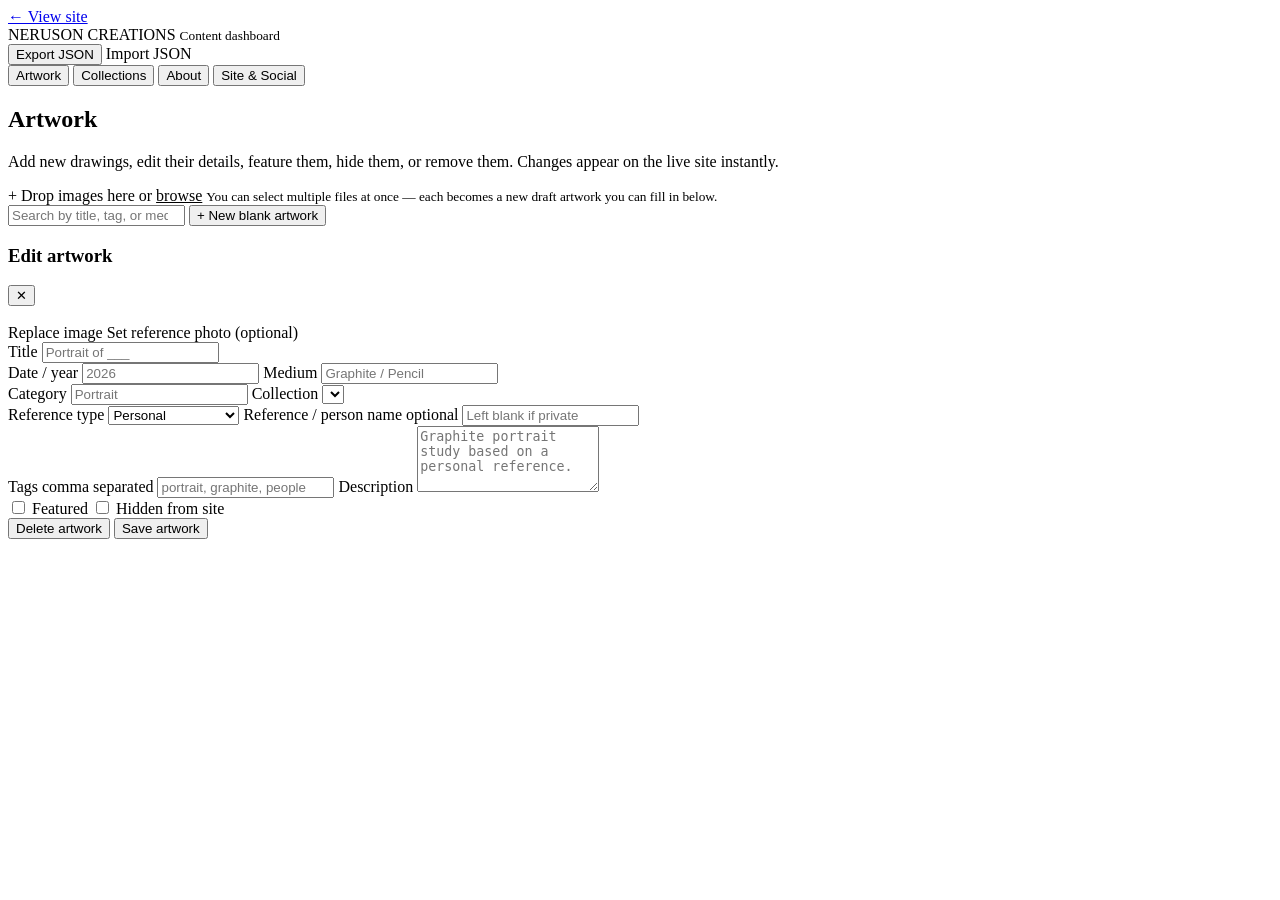
==== admin.html @ 802d904e "Add files via upload" ====
<!DOCTYPE html>
<html lang="en">
<head>
<meta charset="UTF-8">
<meta name="viewport" content="width=device-width, initial-scale=1.0">
<title>Manage Artwork — Neruson Creations</title>
<link rel="stylesheet" href="css/style.css">
<link rel="stylesheet" href="css/admin.css">
</head>
<body class="admin-body">

<div class="grain" aria-hidden="true"></div>

<header class="admin-header wrap">
  <a href="index.html" class="admin-back">← View site</a>
  <div class="admin-mark">
    <span class="js-artist-name">NERUSON</span> <span class="js-brand-line">CREATIONS</span>
    <small>Content dashboard</small>
  </div>
  <div class="admin-header-actions">
    <button class="ghost-btn" id="exportBtn">Export JSON</button>
    <label class="ghost-btn" for="importInput">Import JSON</label>
    <input type="file" id="importInput" accept="application/json" hidden>
  </div>
</header>

<nav class="admin-tabs wrap">
  <button class="admin-tab active" data-tab="works">Artwork</button>
  <button class="admin-tab" data-tab="collections">Collections</button>
  <button class="admin-tab" data-tab="about">About</button>
  <button class="admin-tab" data-tab="settings">Site &amp; Social</button>
</nav>

<main class="wrap admin-main">

  <!-- ==================== ARTWORK TAB ==================== -->
  <section class="admin-panel" data-panel="works">

    <div class="admin-panel-head">
      <div>
        <h2>Artwork</h2>
        <p>Add new drawings, edit their details, feature them, hide them, or remove them. Changes appear on the live site instantly.</p>
      </div>
      <div class="upload-drop" id="uploadDrop">
        <input type="file" id="uploadInput" accept="image/*" multiple hidden>
        <span class="upload-icon">+</span>
        <span>Drop images here or <u>browse</u></span>
        <small>You can select multiple files at once — each becomes a new draft artwork you can fill in below.</small>
      </div>
    </div>

    <div class="admin-toolbar">
      <input type="search" id="workSearch" placeholder="Search by title, tag, or medium…">
      <button class="ghost-btn" id="newWorkBtn">+ New blank artwork</button>
    </div>

    <div class="work-list" id="workList"></div>
  </section>

  <!-- ==================== COLLECTIONS TAB ==================== -->
  <section class="admin-panel" data-panel="collections" hidden>
    <div class="admin-panel-head">
      <div>
        <h2>Collections</h2>
        <p>Group artwork into collections like Portraits, Self, People, Studies, or Archive.</p>
      </div>
      <button class="ghost-btn" id="newCollectionBtn">+ New collection</button>
    </div>
    <div class="coll-list" id="collList"></div>
  </section>

  <!-- ==================== ABOUT TAB ==================== -->
  <section class="admin-panel" data-panel="about" hidden>
    <div class="admin-panel-head">
      <div><h2>About</h2><p>This text and portrait appear in the About section of the site.</p></div>
    </div>
    <form class="admin-form" id="aboutForm">
      <label>Section title
        <input type="text" name="aboutTitle">
      </label>
      <label>Artist statement <span class="hint">Separate paragraphs with a blank line.</span>
        <textarea name="aboutText" rows="8"></textarea>
      </label>
      <label>Portrait / self-portrait
        <select name="aboutPortraitId"></select>
      </label>
      <button class="solid-btn" type="submit">Save about section</button>
    </form>
  </section>

  <!-- ==================== SETTINGS TAB ==================== -->
  <section class="admin-panel" data-panel="settings" hidden>
    <div class="admin-panel-head">
      <div><h2>Site &amp; Social</h2><p>Global site settings, hero artwork, footer phrase, and social links.</p></div>
    </div>
    <form class="admin-form" id="settingsForm">
      <div class="form-grid">
        <label>Artist name (line 1 of the logo)
          <input type="text" name="artistName">
        </label>
        <label>Brand line (line 2 of the logo)
          <input type="text" name="brandLine">
        </label>
        <label>Tagline
          <input type="text" name="tagline">
        </label>
        <label>Hero subtitle
          <input type="text" name="heroSubtitle">
        </label>
        <label>Hero artwork
          <select name="heroArtworkId"></select>
        </label>
        <label>Footer phrase
          <input type="text" name="footerPhrase">
        </label>
      </div>
      <h3 class="admin-subhead">Social &amp; contact links</h3>
      <div class="form-grid">
        <label>Instagram URL <input type="url" name="instagram" placeholder="https://instagram.com/…"></label>
        <label>Facebook URL <input type="url" name="facebook" placeholder="https://facebook.com/…"></label>
        <label>Email <input type="email" name="email" placeholder="hello@example.com"></label>
        <label>Other link <input type="url" name="other" placeholder="https://…"></label>
      </div>
      <button class="solid-btn" type="submit">Save settings</button>
    </form>

    <div class="danger-zone">
      <h3 class="admin-subhead">Reset</h3>
      <p>Restore the original placeholder content. This cannot be undone.</p>
      <button class="ghost-btn danger" id="resetBtn">Reset to default content</button>
    </div>
  </section>

</main>

<!-- ==================== WORK EDIT MODAL ==================== -->
<div class="modal" id="workModal">
  <div class="modal-card">
    <div class="modal-head">
      <h3 id="modalTitle">Edit artwork</h3>
      <button class="modal-close" id="modalClose">✕</button>
    </div>
    <form class="admin-form" id="workForm">
      <input type="hidden" name="id">
      <div class="modal-body">
        <div class="modal-image-col">
          <div class="modal-image-preview">
            <img id="workImgPreview" src="" alt="">
          </div>
          <label class="ghost-btn small" for="workImgInput">Replace image</label>
          <input type="file" id="workImgInput" accept="image/*" hidden>
          <label class="ghost-btn small" for="workRefInput">Set reference photo (optional)</label>
          <input type="file" id="workRefInput" accept="image/*" hidden>
          <div id="refPreviewWrap" class="ref-preview-wrap" hidden>
            <img id="workRefPreview" src="" alt="">
            <button type="button" class="text-btn" id="clearRefBtn">Remove reference</button>
          </div>
        </div>
        <div class="modal-fields">
          <label>Title <input type="text" name="title" required placeholder="Portrait of ___"></label>
          <div class="form-grid two">
            <label>Date / year <input type="text" name="date" placeholder="2026"></label>
            <label>Medium <input type="text" name="medium" placeholder="Graphite / Pencil"></label>
          </div>
          <div class="form-grid two">
            <label>Category <input type="text" name="category" placeholder="Portrait"></label>
            <label>Collection
              <select name="collection"></select>
            </label>
          </div>
          <div class="form-grid two">
            <label>Reference type
              <select name="referenceType">
                <option>Personal</option>
                <option>Friend</option>
                <option>Self</option>
                <option>Someone admired</option>
                <option>Other</option>
              </select>
            </label>
            <label>Reference / person name <span class="hint">optional</span>
              <input type="text" name="referenceName" placeholder="Left blank if private">
            </label>
          </div>
          <label>Tags <span class="hint">comma separated</span>
            <input type="text" name="tags" placeholder="portrait, graphite, people">
          </label>
          <label>Description
            <textarea name="description" rows="4" placeholder="Graphite portrait study based on a personal reference."></textarea>
          </label>
          <div class="form-grid two checks">
            <label class="checkbox"><input type="checkbox" name="featured"> Featured</label>
            <label class="checkbox"><input type="checkbox" name="hidden"> Hidden from site</label>
          </div>
        </div>
      </div>
      <div class="modal-actions">
        <button type="button" class="text-btn danger" id="deleteWorkBtn">Delete artwork</button>
        <button type="submit" class="solid-btn">Save artwork</button>
      </div>
    </form>
  </div>
</div>

<div class="toast" id="toast"></div>

<script src="js/data.js"></script>
<script src="js/admin.js"></script>
</body>
</html>
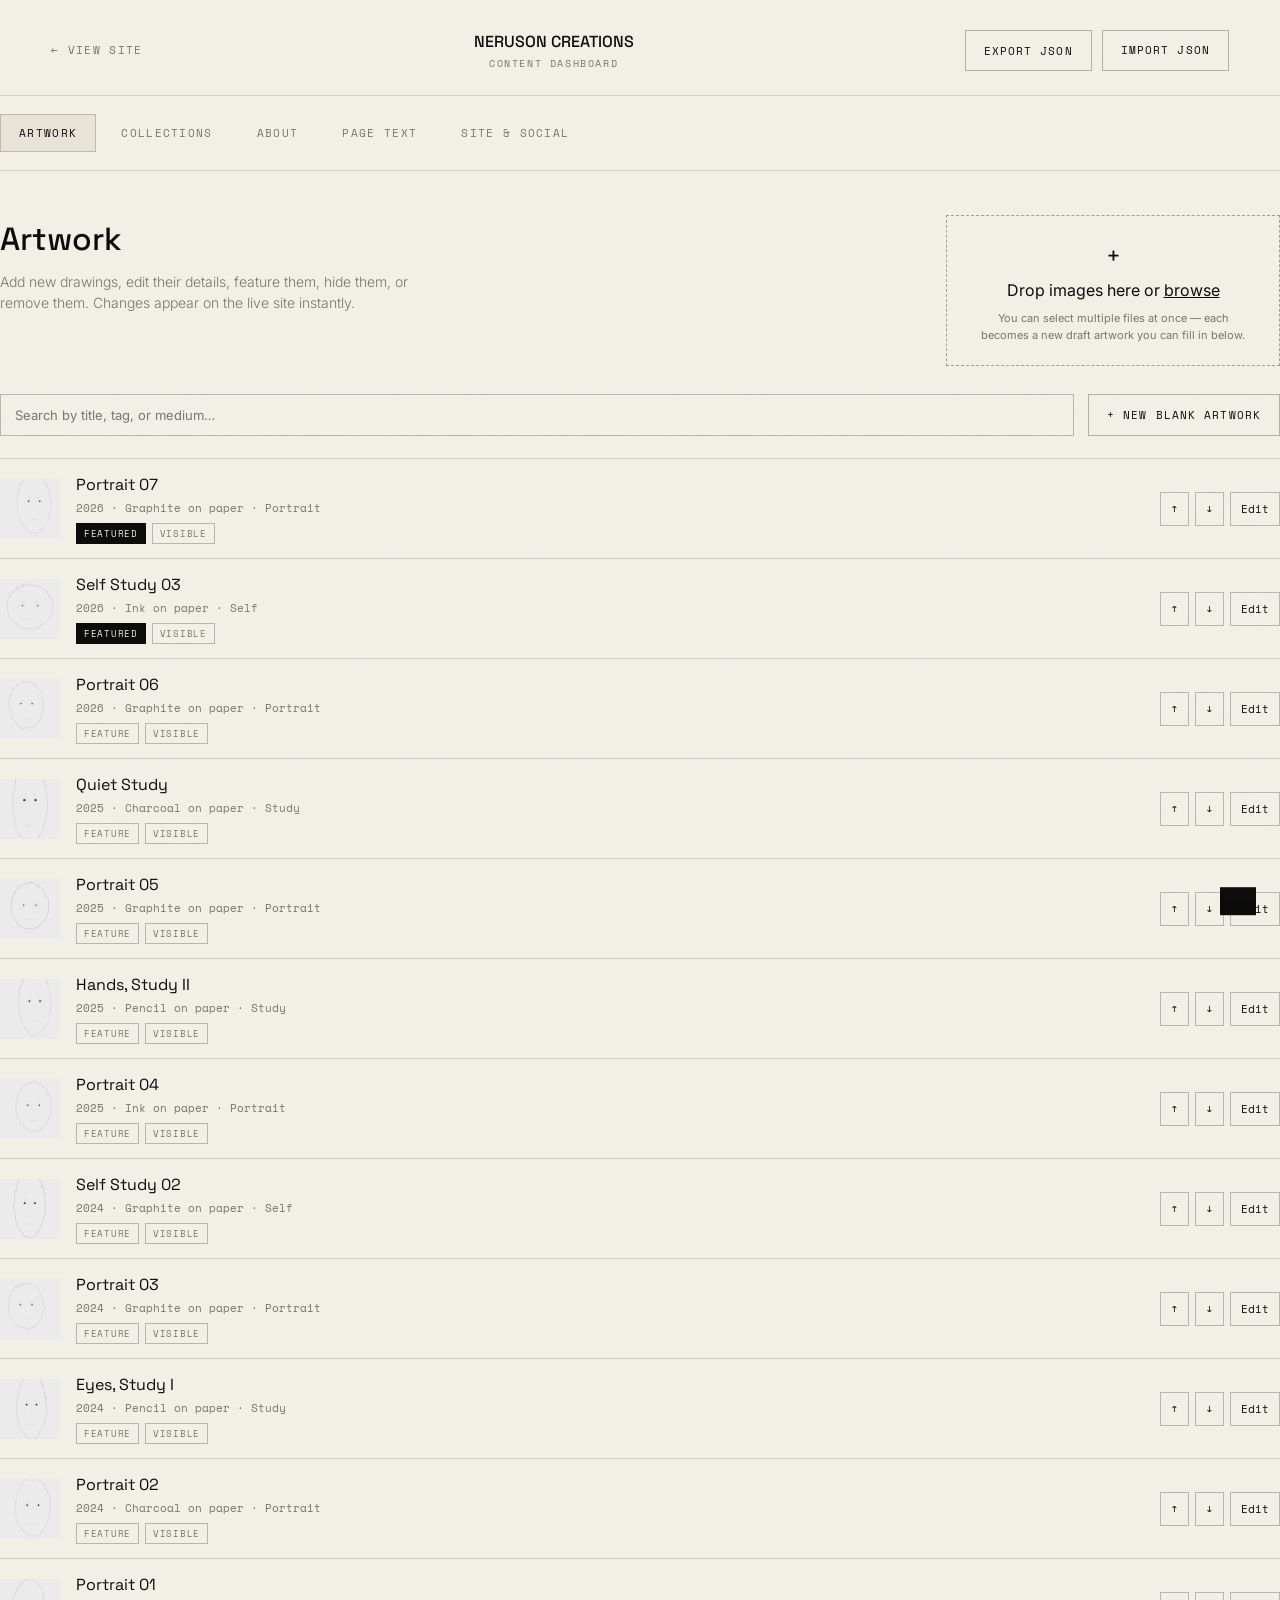
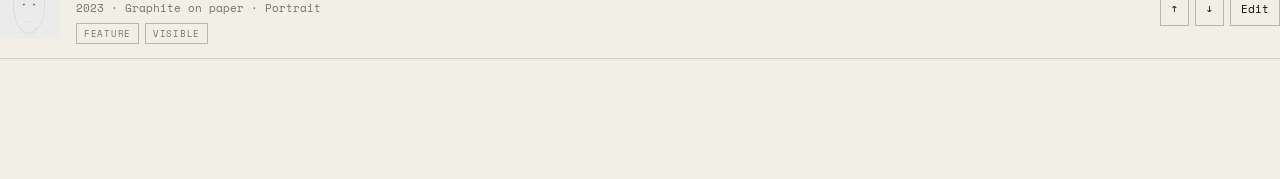
==== commit f7772294: "Edited All" ====
--- a/admin.html
+++ b/admin.html
@@ -28,6 +28,7 @@
   <button class="admin-tab active" data-tab="works">Artwork</button>
   <button class="admin-tab" data-tab="collections">Collections</button>
   <button class="admin-tab" data-tab="about">About</button>
+  <button class="admin-tab" data-tab="pagetext">Page Text</button>
   <button class="admin-tab" data-tab="settings">Site &amp; Social</button>
 </nav>
 
@@ -85,6 +86,73 @@
         <select name="aboutPortraitId"></select>
       </label>
       <button class="solid-btn" type="submit">Save about section</button>
+    </form>
+  </section>
+
+  <!-- ==================== PAGE TEXT TAB ==================== -->
+  <section class="admin-panel" data-panel="pagetext" hidden>
+    <div class="admin-panel-head">
+      <div>
+        <h2>Page Text</h2>
+        <p>Every heading, intro line, and blurb on the public site — edit any of it here and it updates live.</p>
+      </div>
+    </div>
+    <form class="admin-form" id="pageTextForm">
+
+      <h3 class="admin-subhead">Hero</h3>
+      <label>Hero paragraph <span class="hint">the sentence under the big title on the homepage</span>
+        <textarea name="heroParagraph" rows="2"></textarea>
+      </label>
+
+      <h3 class="admin-subhead">Works section</h3>
+      <div class="form-grid two">
+        <label>Eyebrow label <input type="text" name="worksEyebrow"></label>
+        <label>Section title <input type="text" name="worksTitle"></label>
+      </div>
+      <label>Section note <textarea name="worksNote" rows="2"></textarea></label>
+
+      <h3 class="admin-subhead">"The Latest" section</h3>
+      <label>Eyebrow label <input type="text" name="latestEyebrow"></label>
+
+      <h3 class="admin-subhead">Collections section</h3>
+      <div class="form-grid two">
+        <label>Eyebrow label <input type="text" name="collectionsEyebrow"></label>
+        <label>Section title <input type="text" name="collectionsTitle"></label>
+      </div>
+      <label>Section note <textarea name="collectionsNote" rows="2"></textarea></label>
+
+      <h3 class="admin-subhead">About section</h3>
+      <label>Eyebrow label <span class="hint">the title &amp; body text are edited on the About tab</span>
+        <input type="text" name="aboutEyebrow">
+      </label>
+
+      <h3 class="admin-subhead">Process section</h3>
+      <div class="form-grid two">
+        <label>Eyebrow label <input type="text" name="processEyebrow"></label>
+        <label>Section title <input type="text" name="processTitle"></label>
+      </div>
+      <label>Intro paragraph <textarea name="processIntro" rows="2"></textarea></label>
+      <label>Caption under the slider <textarea name="processCaption" rows="2"></textarea></label>
+
+      <h3 class="admin-subhead">Archive section</h3>
+      <div class="form-grid two">
+        <label>Eyebrow label <input type="text" name="archiveEyebrow"></label>
+        <label>Section title <input type="text" name="archiveTitle"></label>
+      </div>
+      <label>Section note <textarea name="archiveNote" rows="2"></textarea></label>
+
+      <h3 class="admin-subhead">Contact section</h3>
+      <label>Section title <input type="text" name="contactTitle"></label>
+
+      <h3 class="admin-subhead">Search &amp; browser tab (SEO)</h3>
+      <label>Page title <span class="hint">shown in the browser tab and search results</span>
+        <input type="text" name="metaTitle">
+      </label>
+      <label>Page description <span class="hint">shown under the title in search results and link previews</span>
+        <textarea name="metaDescription" rows="2"></textarea>
+      </label>
+
+      <button class="solid-btn" type="submit">Save page text</button>
     </form>
   </section>
 
--- a/css/style.css
+++ b/css/style.css
@@ -0,0 +1,431 @@
+/* ==========================================================================
+   NERUSON CREATIONS — design tokens
+   Palette: warm off-black ink on warm off-white paper. No color anywhere.
+   Display: Space Grotesk (geometric, technical, cool sans — no serif anywhere)
+   Body:    Inter
+   Utility: Space Mono (dates, counters, tags, coordinates — italic for accents)
+   ========================================================================== */
+
+@import url('https://fonts.googleapis.com/css2?family=Space+Grotesk:wght@300;400;500;600;700&family=Inter:wght@300;400;500;600&family=Space+Mono:ital,wght@0,400;0,700;1,400;1,700&display=swap');
+
+:root{
+  --ink:#0b0b0a;
+  --ink-soft:#171613;
+  --paper:#f1efe6;
+  --paper-dim:#e7e3d6;
+  --mid:#77746a;
+  --line: rgba(11,11,10,.14);
+  --line-strong: rgba(11,11,10,.34);
+  --paper-on-ink: rgba(241,239,230,.86);
+  --paper-on-ink-soft: rgba(241,239,230,.5);
+  --paper-on-ink-faint: rgba(241,239,230,.18);
+
+  --f-display: 'Space Grotesk', ui-sans-serif, system-ui, sans-serif;
+  --f-body: 'Inter', -apple-system, sans-serif;
+  --f-mono: 'Space Mono', 'Courier New', monospace;
+
+  --ease: cubic-bezier(.16,.84,.32,1);
+  --ease-soft: cubic-bezier(.4,0,.2,1);
+
+  --nav-h: 84px;
+}
+
+*{ box-sizing:border-box; }
+html{ scroll-behavior:smooth; }
+::selection{ background:var(--ink); color:var(--paper); }
+
+html,body{
+  background:var(--ink);
+  color:var(--paper-on-ink);
+}
+
+body{
+  margin:0;
+  font-family:var(--f-body);
+  font-weight:400;
+  line-height:1.5;
+  -webkit-font-smoothing:antialiased;
+  overflow-x:hidden;
+}
+
+body.no-scroll{ overflow:hidden; }
+
+img{ max-width:100%; display:block; }
+a{ color:inherit; text-decoration:none; }
+button{ font-family:inherit; background:none; border:none; color:inherit; cursor:pointer; }
+input,textarea,select{ font-family:inherit; }
+
+.wrap{ max-width:1440px; margin:0 auto; padding:0 clamp(20px,4vw,64px); }
+
+.eyebrow{
+  font-family:var(--f-mono);
+  font-size:11px;
+  letter-spacing:.22em;
+  text-transform:uppercase;
+  color:var(--paper-on-ink-soft);
+}
+
+/* film grain overlay, whole site */
+.grain{
+  position:fixed; inset:0; z-index:9998; pointer-events:none;
+  opacity:.05; mix-blend-mode:overlay;
+  background-image:url("data:image/svg+xml;utf8,<svg xmlns='http://www.w3.org/2000/svg' width='140' height='140'><filter id='n'><feTurbulence type='fractalNoise' baseFrequency='0.85' numOctaves='2' stitchTiles='stitch'/></filter><rect width='100%25' height='100%25' filter='url(%23n)'/></svg>");
+  background-size:140px 140px;
+}
+
+/* ---------------- custom cursor ---------------- */
+.cursor{
+  position:fixed; top:0; left:0; z-index:9999; pointer-events:none;
+  width:14px; height:14px; border-radius:50%;
+  background:var(--paper); mix-blend-mode:difference;
+  transform:translate(-50%,-50%);
+  transition:width .35s var(--ease), height .35s var(--ease), background .35s var(--ease);
+}
+.cursor .cursor-label{
+  position:absolute; inset:0; display:flex; align-items:center; justify-content:center;
+  font-family:var(--f-mono); font-size:10px; letter-spacing:.15em;
+  color:var(--ink); opacity:0; transition:opacity .25s var(--ease); white-space:nowrap;
+}
+.cursor.view{ width:88px; height:88px; }
+.cursor.view .cursor-label{ opacity:1; }
+.cursor.link{ width:46px; height:46px; background:transparent; border:1px solid var(--paper); }
+.cursor.drag{ width:64px; height:64px; }
+html.has-custom-cursor, html.has-custom-cursor *{ cursor:none !important; }
+
+/* ---------------- nav ---------------- */
+.site-nav{
+  position:fixed; top:0; left:0; right:0; z-index:500;
+  padding:28px clamp(20px,4vw,64px);
+  display:flex; align-items:center; justify-content:space-between;
+  transition:padding .5s var(--ease), background-color .5s var(--ease), backdrop-filter .5s var(--ease), border-color .5s var(--ease);
+  border-bottom:1px solid transparent;
+}
+.site-nav.scrolled{
+  padding-top:16px; padding-bottom:16px;
+  background:rgba(11,11,10,.62);
+  backdrop-filter:blur(14px) saturate(120%);
+  border-bottom-color:var(--line);
+}
+.nav-mark{
+  font-family:var(--f-display); font-weight:500; font-size:16px; letter-spacing:.03em;
+}
+.nav-mark small{ display:block; font-family:var(--f-mono); font-size:9px; letter-spacing:.2em; color:var(--paper-on-ink-soft); font-weight:400; margin-top:2px; }
+.nav-links{ display:flex; gap:clamp(18px,2.6vw,40px); list-style:none; margin:0; padding:0; }
+.nav-links a{
+  font-family:var(--f-mono); font-size:11px; letter-spacing:.16em; text-transform:uppercase;
+  position:relative; padding-bottom:4px;
+}
+.nav-links a::after{
+  content:""; position:absolute; left:0; bottom:0; width:0; height:1px; background:var(--paper);
+  transition:width .4s var(--ease);
+}
+.nav-links a:hover::after, .nav-links a.active::after{ width:100%; }
+.nav-toggle{ display:none; }
+
+/* mobile fullscreen nav */
+.mobile-menu{
+  position:fixed; inset:0; z-index:600; background:var(--ink);
+  display:flex; flex-direction:column; justify-content:center; gap:22px;
+  padding:0 32px;
+  transform:translateY(-100%); transition:transform .6s var(--ease);
+}
+.mobile-menu.open{ transform:translateY(0); }
+.mobile-menu a{ font-family:var(--f-display); font-size:38px; font-weight:600; letter-spacing:-.02em; }
+.mobile-menu .mm-close{ position:absolute; top:28px; right:28px; font-family:var(--f-mono); font-size:12px; letter-spacing:.2em; }
+.mobile-menu .mm-meta{ position:absolute; bottom:32px; left:32px; right:32px; display:flex; justify-content:space-between; font-family:var(--f-mono); font-size:11px; color:var(--paper-on-ink-soft); }
+
+/* ---------------- hero ---------------- */
+.hero{
+  position:relative; min-height:100svh; display:flex; flex-direction:column; justify-content:flex-end;
+  padding-bottom:64px; overflow:hidden; background:var(--ink);
+}
+.hero-boot{
+  position:fixed; inset:0; z-index:9000; background:var(--ink);
+  display:flex; align-items:center; justify-content:center;
+  transition:opacity 1.1s var(--ease), visibility 1.1s var(--ease);
+}
+.hero-boot.hidden{ opacity:0; visibility:hidden; }
+.hero-boot-mark{ font-family:var(--f-display); font-size:14px; letter-spacing:.3em; text-transform:uppercase; color:var(--paper-on-ink-soft);
+  opacity:0; animation:bootFade 2.2s var(--ease) forwards; }
+@keyframes bootFade{ 0%{opacity:0; letter-spacing:.6em;} 40%{opacity:1;} 100%{opacity:0; letter-spacing:.3em;} }
+
+.hero-media{ position:absolute; inset:0; z-index:0; }
+.hero-media img{
+  width:100%; height:100%; object-fit:cover; object-position:center 20%;
+  opacity:0; transform:scale(1.12);
+  filter:grayscale(1) contrast(1.05);
+  transition:opacity 1.6s var(--ease) .2s, transform 2.4s var(--ease);
+}
+.hero.loaded .hero-media img{ opacity:.5; }
+.hero-media::after{
+  content:""; position:absolute; inset:0;
+  background:linear-gradient(180deg, rgba(11,11,10,.15) 0%, rgba(11,11,10,.55) 60%, rgba(11,11,10,.96) 100%);
+}
+
+.hero-content{ position:relative; z-index:2; }
+.hero-title{
+  font-family:var(--f-display); font-weight:600; text-transform:uppercase;
+  font-size:clamp(56px,12.5vw,190px); line-height:.86; letter-spacing:-.03em; margin:0;
+}
+.hero-title .line{ display:block; overflow:hidden; }
+.hero-title .line span{
+  display:block; transform:translateY(110%); transition:transform 1.1s var(--ease);
+}
+.hero.loaded .hero-title .line span{ transform:translateY(0); }
+.hero-title .line:nth-child(2) span{ transition-delay:.1s; }
+.hero-title .line.small span{
+  font-family:var(--f-mono); font-style:italic; font-weight:400; font-size:.16em;
+  letter-spacing:.01em; text-transform:none; opacity:.55;
+}
+
+.hero-foot{
+  display:flex; align-items:flex-end; justify-content:space-between; gap:24px;
+  margin-top:34px; padding-top:24px; border-top:1px solid var(--line);
+  opacity:0; transform:translateY(14px); transition:opacity 1s var(--ease) .5s, transform 1s var(--ease) .5s;
+}
+.hero.loaded .hero-foot{ opacity:1; transform:translateY(0); }
+.hero-sub{ font-family:var(--f-mono); font-weight:400; font-size:12px; letter-spacing:.01em; max-width:320px; color:var(--paper-on-ink-soft); font-style:italic; line-height:1.7; }
+.scroll-indicator{
+  font-family:var(--f-mono); font-size:10px; letter-spacing:.2em; text-transform:uppercase;
+  display:flex; align-items:center; gap:10px; color:var(--paper-on-ink-soft);
+}
+.scroll-indicator .bar{ width:1px; height:34px; background:var(--paper-on-ink-faint); position:relative; overflow:hidden; }
+.scroll-indicator .bar::after{
+  content:""; position:absolute; top:0; left:0; width:100%; height:30%; background:var(--paper);
+  animation:scrollBar 1.8s ease-in-out infinite;
+}
+@keyframes scrollBar{ 0%{transform:translateY(-100%);} 100%{transform:translateY(340%);} }
+
+/* ---------------- section shell ---------------- */
+section{ position:relative; }
+.section-head{
+  display:flex; align-items:flex-end; justify-content:space-between; gap:24px; flex-wrap:wrap;
+  padding:120px 0 56px;
+  border-top:1px solid var(--line);
+}
+.section-head .num{ font-family:var(--f-mono); font-size:12px; color:var(--paper-on-ink-soft); }
+.section-title{
+  font-family:var(--f-display); font-weight:600; font-size:clamp(34px,5.4vw,72px);
+  text-transform:uppercase; letter-spacing:-.025em; margin:8px 0 0;
+}
+.section-note{ max-width:340px; font-size:14px; color:var(--paper-on-ink-soft); font-weight:300; text-align:right; }
+
+.reveal{ opacity:0; transform:translateY(26px); transition:opacity .9s var(--ease), transform .9s var(--ease); }
+.reveal.in{ opacity:1; transform:translateY(0); }
+
+/* ---------------- masonry gallery ---------------- */
+.gallery{
+  columns:1; column-gap:22px; padding-bottom:130px;
+}
+@media(min-width:720px){ .gallery{ columns:2; } }
+@media(min-width:1140px){ .gallery{ columns:3; } }
+
+.art-card{
+  break-inside:avoid; margin-bottom:22px; position:relative; cursor:pointer;
+  border:1px solid transparent; transition:border-color .5s var(--ease);
+}
+.art-card .frame{ position:relative; overflow:hidden; background:var(--paper-dim); }
+.art-card .frame img{
+  width:100%; height:auto; display:block; filter:grayscale(1) contrast(1.02);
+  transform:scale(1.001); transition:transform 1.1s var(--ease), filter .6s var(--ease);
+}
+.art-card:hover .frame img{ transform:scale(1.055); filter:grayscale(1) contrast(1.08) brightness(1.04); }
+.art-card .frame::before{
+  content:""; position:absolute; inset:0; background:var(--ink); opacity:0; transition:opacity .4s var(--ease); z-index:1;
+}
+.art-card.featured .frame::after{
+  content:"FEATURED"; position:absolute; top:14px; left:14px; z-index:2;
+  font-family:var(--f-mono); font-size:9px; letter-spacing:.2em; color:var(--ink);
+  background:var(--paper); padding:5px 9px;
+}
+.art-card .meta{
+  display:flex; align-items:baseline; justify-content:space-between; gap:12px; padding:14px 2px 0;
+  opacity:.85; transition:opacity .4s var(--ease);
+}
+.art-card .meta .t{ font-family:var(--f-display); font-size:16px; font-weight:500; letter-spacing:-.01em; }
+.art-card .meta .y{ font-family:var(--f-mono); font-size:11px; color:var(--paper-on-ink-soft); flex-shrink:0; }
+.art-card .medium{ font-family:var(--f-mono); font-size:10px; letter-spacing:.06em; color:var(--paper-on-ink-soft); padding:3px 2px 0; }
+.art-card:nth-child(3n+2){ margin-top:44px; }
+
+/* ---------------- filter bar ---------------- */
+.filter-bar{
+  display:flex; flex-wrap:wrap; gap:10px; padding-bottom:48px;
+}
+.filter-chip{
+  font-family:var(--f-mono); font-size:11px; letter-spacing:.1em; text-transform:uppercase;
+  padding:9px 16px; border:1px solid var(--line-strong); color:var(--paper-on-ink-soft);
+  transition:all .35s var(--ease);
+}
+.filter-chip:hover{ color:var(--paper); border-color:var(--paper-on-ink-soft); }
+.filter-chip.active{ background:var(--paper); color:var(--ink); border-color:var(--paper); }
+
+/* ---------------- latest / split ---------------- */
+.latest{ padding:130px 0; border-top:1px solid var(--line); }
+.latest-grid{ display:grid; grid-template-columns:1fr; gap:48px; }
+@media(min-width:900px){ .latest-grid{ grid-template-columns:1.15fr .85fr; gap:64px; align-items:center; } }
+.latest-media{ overflow:hidden; position:relative; }
+.latest-media img{ width:100%; filter:grayscale(1); transition:transform 1.6s var(--ease); }
+.latest-media:hover img{ transform:scale(1.04) translateY(-6px); }
+.latest-body .eyebrow{ margin-bottom:22px; }
+.latest-title{ font-family:var(--f-display); font-size:clamp(30px,4.2vw,58px); font-weight:600; letter-spacing:-.02em; line-height:1.06; margin:0 0 18px; }
+.latest-meta{ font-family:var(--f-mono); font-size:12px; color:var(--paper-on-ink-soft); margin-bottom:22px; letter-spacing:.05em; }
+.latest-desc{ font-weight:300; color:var(--paper-on-ink-soft); max-width:440px; margin-bottom:34px; line-height:1.7; }
+.link-arrow{
+  display:inline-flex; align-items:center; gap:10px; font-family:var(--f-mono); font-size:12px; letter-spacing:.14em; text-transform:uppercase;
+  border-bottom:1px solid var(--paper-on-ink-faint); padding-bottom:6px; transition:border-color .35s var(--ease), gap .35s var(--ease);
+}
+.link-arrow:hover{ border-color:var(--paper); gap:16px; }
+
+/* ---------------- collections ---------------- */
+.collections{ padding:130px 0; border-top:1px solid var(--line); }
+.coll-grid{ display:grid; grid-template-columns:1fr; gap:1px; background:var(--line); border:1px solid var(--line); margin-top:10px; }
+@media(min-width:760px){ .coll-grid{ grid-template-columns:repeat(2,1fr); } }
+.coll-card{
+  position:relative; background:var(--ink); min-height:340px; overflow:hidden; padding:32px;
+  display:flex; flex-direction:column; justify-content:flex-end; cursor:pointer;
+}
+.coll-card img{
+  position:absolute; inset:0; width:100%; height:100%; object-fit:cover; filter:grayscale(1) brightness(.55);
+  transform:scale(1.08); transition:transform 1.2s var(--ease), filter .5s var(--ease); opacity:.7;
+}
+.coll-card:hover img{ transform:scale(1.16); filter:grayscale(1) brightness(.4); }
+.coll-card::before{ content:""; position:absolute; inset:0; background:linear-gradient(0deg, rgba(11,11,10,.92), rgba(11,11,10,.15) 60%); }
+.coll-inner{ position:relative; z-index:2; }
+.coll-card .cnum{ font-family:var(--f-mono); font-size:11px; color:var(--paper-on-ink-soft); }
+.coll-card h3{ font-family:var(--f-display); font-size:clamp(26px,3vw,40px); font-weight:500; text-transform:uppercase; margin:8px 0 6px; }
+.coll-card p{ font-size:13px; color:var(--paper-on-ink-soft); max-width:280px; font-weight:300; }
+.coll-card .ccount{ position:absolute; top:26px; right:28px; z-index:2; font-family:var(--f-mono); font-size:11px; color:var(--paper-on-ink-soft); }
+
+/* ---------------- about ---------------- */
+.about{ padding:130px 0; border-top:1px solid var(--line); }
+.about-grid{ display:grid; grid-template-columns:1fr; gap:56px; }
+@media(min-width:900px){ .about-grid{ grid-template-columns:.7fr 1.3fr; gap:80px; } }
+.about-portrait{ overflow:hidden; }
+.about-portrait img{ width:100%; filter:grayscale(1) contrast(1.05); }
+.about-text{ font-family:var(--f-display); font-size:clamp(20px,2.4vw,30px); font-weight:400; letter-spacing:-.01em; line-height:1.5; color:var(--paper-on-ink); }
+.about-text p{ margin:0 0 26px; }
+.about-text p:first-of-type::first-letter{ font-size:1.5em; }
+.about-signoff{ margin-top:34px; font-family:var(--f-mono); font-size:11px; letter-spacing:.14em; color:var(--paper-on-ink-soft); text-transform:uppercase; }
+
+/* ---------------- process / compare slider (signature element) ---------------- */
+.process{ padding:130px 0; border-top:1px solid var(--line); }
+.process-intro{ max-width:560px; font-weight:300; color:var(--paper-on-ink-soft); margin-top:8px; }
+.compare{
+  position:relative; margin-top:56px; overflow:hidden; user-select:none;
+  aspect-ratio:4/3; max-height:78vh; cursor:ew-resize; border:1px solid var(--line);
+}
+.compare img{ position:absolute; inset:0; width:100%; height:100%; object-fit:contain; background:var(--paper-dim); filter:grayscale(1); }
+.compare .after-wrap{ position:absolute; inset:0; overflow:hidden; clip-path:inset(0 50% 0 0); }
+.compare .handle{
+  position:absolute; top:0; bottom:0; left:50%; width:1px; background:var(--paper);
+  transform:translateX(-50%); z-index:5;
+}
+.compare .handle .grip{
+  position:absolute; top:50%; left:50%; transform:translate(-50%,-50%);
+  width:52px; height:52px; border-radius:50%; border:1px solid var(--paper);
+  background:var(--ink); display:flex; align-items:center; justify-content:center; gap:5px;
+}
+.compare .grip::before, .compare .grip::after{ content:""; width:1px; height:12px; background:var(--paper); }
+.compare .tag{ position:absolute; bottom:18px; font-family:var(--f-mono); font-size:10px; letter-spacing:.16em; text-transform:uppercase; padding:6px 10px; background:rgba(11,11,10,.7); backdrop-filter:blur(6px); z-index:4; }
+.compare .tag.left{ left:18px; }
+.compare .tag.right{ right:18px; }
+.process-caption{ margin-top:22px; font-family:var(--f-mono); font-size:11px; color:var(--paper-on-ink-soft); letter-spacing:.05em; }
+
+/* ---------------- archive ---------------- */
+.archive-page{ padding-top:calc(var(--nav-h) + 40px); min-height:100vh; }
+.archive-hero{ padding:80px 0 40px; border-bottom:1px solid var(--line); }
+.archive-filters{ display:flex; flex-wrap:wrap; gap:34px; padding:36px 0; border-bottom:1px solid var(--line); }
+.af-group{ display:flex; flex-direction:column; gap:10px; }
+.af-label{ font-family:var(--f-mono); font-size:10px; letter-spacing:.18em; color:var(--paper-on-ink-soft); text-transform:uppercase; }
+.af-options{ display:flex; flex-wrap:wrap; gap:8px; }
+
+.archive-list{ padding:40px 0 140px; }
+.archive-year{ margin-bottom:12px; }
+.archive-year-head{
+  display:flex; align-items:baseline; gap:20px; padding:26px 0 14px; border-top:1px solid var(--line);
+  font-family:var(--f-display); font-size:clamp(28px,4vw,46px); font-weight:600; letter-spacing:-.02em;
+}
+.archive-year-head .count{ font-family:var(--f-mono); font-size:11px; color:var(--paper-on-ink-soft); font-weight:400; letter-spacing:0; }
+.archive-row{
+  display:grid; grid-template-columns:44px 1fr auto auto; gap:18px; align-items:center;
+  padding:16px 0; border-top:1px solid var(--line); cursor:pointer;
+  transition:padding-left .3s var(--ease), opacity .3s;
+}
+.archive-row:hover{ padding-left:10px; }
+.archive-row .an{ font-family:var(--f-mono); font-size:11px; color:var(--paper-on-ink-soft); }
+.archive-row .at{ font-family:var(--f-body); font-size:16px; }
+.archive-row .am{ font-family:var(--f-mono); font-size:11px; color:var(--paper-on-ink-soft); text-align:right; display:none; }
+.archive-row .atags{ font-family:var(--f-mono); font-size:10px; color:var(--paper-on-ink-soft); text-align:right; }
+@media(min-width:640px){ .archive-row .am{ display:block; } }
+
+/* ---------------- lightbox ---------------- */
+.lightbox{
+  position:fixed; inset:0; z-index:800; background:rgba(9,9,8,.98);
+  display:flex; align-items:center; justify-content:center; opacity:0; visibility:hidden;
+  transition:opacity .55s var(--ease), visibility .55s var(--ease);
+}
+.lightbox.open{ opacity:1; visibility:visible; }
+.lightbox-inner{ width:100%; height:100%; display:flex; flex-direction:column; }
+.lightbox-top{
+  display:flex; align-items:center; justify-content:space-between; padding:26px clamp(20px,4vw,50px);
+  font-family:var(--f-mono); font-size:11px; letter-spacing:.12em; text-transform:uppercase; color:var(--paper-on-ink-soft);
+}
+.lightbox-close{ display:flex; align-items:center; gap:8px; }
+.lightbox-stage{ flex:1; display:grid; grid-template-columns:1fr; padding:0 clamp(16px,4vw,50px) 20px; overflow:hidden; }
+@media(min-width:920px){ .lightbox-stage{ grid-template-columns:1fr 340px; gap:48px; } }
+.lightbox-img-wrap{ position:relative; display:flex; align-items:center; justify-content:center; overflow:hidden; }
+.lightbox-img-wrap img{ max-width:100%; max-height:78vh; object-fit:contain; opacity:0; transform:scale(.97); transition:opacity .5s var(--ease), transform .5s var(--ease); }
+.lightbox-img-wrap img.show{ opacity:1; transform:scale(1); }
+.lightbox-nav-btn{
+  position:absolute; top:50%; transform:translateY(-50%); width:52px; height:52px; border:1px solid var(--line-strong);
+  border-radius:50%; display:flex; align-items:center; justify-content:center; transition:border-color .3s;
+}
+.lightbox-nav-btn:hover{ border-color:var(--paper); }
+.lightbox-nav-btn.prev{ left:0; } .lightbox-nav-btn.next{ right:0; }
+.lightbox-info{ padding:20px 0; display:flex; flex-direction:column; justify-content:center; }
+.lightbox-info .lt-title{ font-family:var(--f-display); font-weight:600; letter-spacing:-.02em; font-size:clamp(24px,2.8vw,36px); margin:0 0 10px; }
+.lightbox-info .lt-meta{ font-family:var(--f-mono); font-size:11px; color:var(--paper-on-ink-soft); margin-bottom:18px; letter-spacing:.05em; }
+.lightbox-info .lt-desc{ font-weight:300; color:var(--paper-on-ink-soft); line-height:1.7; margin-bottom:22px; }
+.lightbox-info .lt-tags{ display:flex; flex-wrap:wrap; gap:8px; }
+.lightbox-info .lt-tags span{ font-family:var(--f-mono); font-size:10px; border:1px solid var(--line-strong); padding:5px 10px; color:var(--paper-on-ink-soft); }
+.lightbox-bottom{ display:flex; justify-content:center; padding-bottom:26px; font-family:var(--f-mono); font-size:11px; letter-spacing:.15em; color:var(--paper-on-ink-soft); }
+
+/* ---------------- contact ---------------- */
+.contact{ padding:150px 0 90px; border-top:1px solid var(--line); }
+.contact-title{ font-family:var(--f-display); font-weight:600; font-size:clamp(48px,10vw,140px); text-transform:uppercase; margin:0 0 50px; letter-spacing:-.03em; }
+.contact-links{ display:flex; flex-direction:column; }
+.contact-link{
+  display:flex; align-items:center; justify-content:space-between; padding:26px 0; border-top:1px solid var(--line);
+  font-family:var(--f-display); font-size:clamp(22px,3.6vw,42px); font-weight:500; letter-spacing:-.02em; transition:padding-left .4s var(--ease), opacity .4s;
+}
+.contact-link:last-child{ border-bottom:1px solid var(--line); }
+.contact-link:hover{ padding-left:16px; }
+.contact-link .arrow{ font-family:var(--f-mono); font-size:14px; }
+
+/* ---------------- footer ---------------- */
+footer{ padding:50px 0 40px; }
+.foot-row{ display:flex; flex-wrap:wrap; align-items:center; justify-content:space-between; gap:16px; }
+.foot-mark{ font-family:var(--f-display); font-size:15px; }
+.foot-links{ display:flex; gap:22px; font-family:var(--f-mono); font-size:11px; letter-spacing:.1em; color:var(--paper-on-ink-soft); }
+.foot-phrase{ margin-top:26px; font-family:var(--f-mono); font-size:11px; color:var(--paper-on-ink-faint); font-style:italic; letter-spacing:.02em; font-weight:400; }
+
+/* ---------------- misc utility ---------------- */
+.only-mobile{ display:none; }
+@media(max-width:820px){
+  .nav-links{ display:none; }
+  .nav-toggle{ display:flex; flex-direction:column; gap:5px; width:26px; }
+  .nav-toggle span{ display:block; height:1px; background:var(--paper); }
+  .only-mobile{ display:block; }
+  html.has-custom-cursor, html.has-custom-cursor *{ cursor:auto !important; }
+  .cursor{ display:none; }
+  .section-note{ text-align:left; }
+  .hero-foot{ flex-direction:column; align-items:flex-start; gap:22px; }
+}
+
+.admin-cta{
+  position:fixed; bottom:22px; left:22px; z-index:400;
+  font-family:var(--f-mono); font-size:10px; letter-spacing:.14em; text-transform:uppercase;
+  padding:10px 14px; border:1px solid var(--line-strong); background:rgba(11,11,10,.7); backdrop-filter:blur(6px);
+  color:var(--paper-on-ink-soft); transition:all .3s;
+}
+.admin-cta:hover{ color:var(--paper); border-color:var(--paper); }
--- a/css/admin.css
+++ b/css/admin.css
@@ -0,0 +1,126 @@
+/* ==========================================================================
+   Admin dashboard — same monochrome tokens as the public site, denser
+   and more utilitarian since this is a working tool, not the gallery.
+   ========================================================================== */
+
+.admin-body{ background:var(--paper); color:var(--ink); }
+.admin-body ::selection{ background:var(--ink); color:var(--paper); }
+
+.admin-header{
+  display:flex; align-items:center; justify-content:space-between; flex-wrap:wrap; gap:16px;
+  padding-top:30px; padding-bottom:24px; border-bottom:1px solid rgba(11,11,10,.12);
+}
+.admin-back{ font-family:var(--f-mono); font-size:11px; letter-spacing:.12em; text-transform:uppercase; color:var(--mid); }
+.admin-back:hover{ color:var(--ink); }
+.admin-mark{ font-family:var(--f-display); font-size:16px; font-weight:500; text-align:center; }
+.admin-mark small{ display:block; font-family:var(--f-mono); font-size:10px; letter-spacing:.16em; text-transform:uppercase; color:var(--mid); font-weight:400; margin-top:2px; }
+.admin-header-actions{ display:flex; gap:10px; }
+
+.admin-tabs{ display:flex; gap:6px; padding:18px 0; border-bottom:1px solid rgba(11,11,10,.12); flex-wrap:wrap; }
+.admin-tab{
+  font-family:var(--f-mono); font-size:11px; letter-spacing:.12em; text-transform:uppercase;
+  padding:10px 18px; color:var(--mid); border:1px solid transparent; transition:all .25s;
+}
+.admin-tab:hover{ color:var(--ink); }
+.admin-tab.active{ color:var(--ink); border-color:rgba(11,11,10,.2); background:var(--paper-dim); }
+
+.admin-main{ padding:44px 0 120px; }
+.admin-panel-head{ display:flex; justify-content:space-between; align-items:flex-start; gap:24px; flex-wrap:wrap; margin-bottom:28px; }
+.admin-panel-head h2{ font-family:var(--f-display); font-size:32px; font-weight:500; margin:0 0 8px; }
+.admin-panel-head p{ color:var(--mid); font-size:14px; max-width:460px; margin:0; font-weight:300; }
+
+.ghost-btn{
+  font-family:var(--f-mono); font-size:11px; letter-spacing:.1em; text-transform:uppercase;
+  padding:11px 18px; border:1px solid rgba(11,11,10,.28); color:var(--ink); display:inline-block; cursor:pointer;
+  transition:all .25s;
+}
+.ghost-btn:hover{ background:var(--ink); color:var(--paper); border-color:var(--ink); }
+.ghost-btn.danger{ border-color:rgba(11,11,10,.28); }
+.ghost-btn.danger:hover{ background:var(--ink); }
+.ghost-btn.small{ padding:8px 14px; font-size:10px; margin-bottom:8px; width:100%; text-align:center; }
+.solid-btn{
+  font-family:var(--f-mono); font-size:11px; letter-spacing:.1em; text-transform:uppercase;
+  padding:13px 26px; background:var(--ink); color:var(--paper); border:1px solid var(--ink); cursor:pointer; transition:opacity .25s;
+}
+.solid-btn:hover{ opacity:.82; }
+.text-btn{ font-family:var(--f-mono); font-size:11px; letter-spacing:.08em; color:var(--mid); text-decoration:underline; cursor:pointer; }
+.text-btn.danger{ color:#8a2f22; }
+
+.upload-drop{
+  border:1px dashed rgba(11,11,10,.35); padding:22px 26px; text-align:center; min-width:260px; cursor:pointer;
+  display:flex; flex-direction:column; align-items:center; gap:4px; transition:background .25s, border-color .25s;
+}
+.upload-drop:hover, .upload-drop.drag{ background:var(--paper-dim); border-color:var(--ink); }
+.upload-drop .upload-icon{ font-family:var(--f-display); font-size:24px; }
+.upload-drop small{ color:var(--mid); font-size:11px; max-width:280px; margin-top:4px; }
+
+.admin-toolbar{ display:flex; justify-content:space-between; gap:14px; margin-bottom:22px; flex-wrap:wrap; }
+.admin-toolbar input[type=search]{
+  flex:1; min-width:220px; padding:12px 14px; border:1px solid rgba(11,11,10,.25); background:transparent; font-size:13px;
+}
+
+.work-list{ display:flex; flex-direction:column; border-top:1px solid rgba(11,11,10,.14); }
+.work-row{
+  display:grid; grid-template-columns:60px 1fr auto; gap:16px; align-items:center;
+  padding:14px 0; border-bottom:1px solid rgba(11,11,10,.14);
+}
+.work-row .thumb{ width:60px; height:60px; object-fit:cover; background:var(--paper-dim); filter:grayscale(1); }
+.work-row .wr-title{ font-family:var(--f-display); font-size:16px; }
+.work-row .wr-meta{ font-family:var(--f-mono); font-size:11px; color:var(--mid); margin-top:3px; }
+.work-row .wr-flags{ display:flex; gap:6px; margin-top:6px; }
+.flag{ font-family:var(--f-mono); font-size:9px; letter-spacing:.08em; text-transform:uppercase; padding:3px 7px; border:1px solid rgba(11,11,10,.25); color:var(--mid); }
+.flag.on{ background:var(--ink); color:var(--paper); border-color:var(--ink); }
+.wr-actions{ display:flex; gap:6px; align-items:center; }
+.icon-btn{ font-family:var(--f-mono); font-size:11px; padding:8px 10px; border:1px solid rgba(11,11,10,.25); cursor:pointer; }
+.icon-btn:hover{ background:var(--paper-dim); }
+
+.coll-list{ display:flex; flex-direction:column; border-top:1px solid rgba(11,11,10,.14); }
+.coll-row{
+  display:grid; grid-template-columns:1fr auto; gap:16px; align-items:center; padding:16px 0; border-bottom:1px solid rgba(11,11,10,.14);
+}
+.coll-row .cr-name{ font-family:var(--f-display); font-size:18px; }
+.coll-row .cr-desc{ font-family:var(--f-body); font-size:13px; color:var(--mid); margin-top:3px; }
+.coll-row input[type=text], .coll-row textarea{
+  width:100%; border:1px solid rgba(11,11,10,.2); padding:8px 10px; font-size:13px; margin-top:4px; background:transparent;
+}
+
+.admin-form{ display:flex; flex-direction:column; gap:18px; max-width:760px; }
+.admin-form label{ display:flex; flex-direction:column; gap:6px; font-family:var(--f-mono); font-size:11px; letter-spacing:.06em; text-transform:uppercase; color:var(--mid); }
+.admin-form .hint{ text-transform:none; letter-spacing:0; font-family:var(--f-body); }
+.admin-form input[type=text], .admin-form input[type=url], .admin-form input[type=email], .admin-form textarea, .admin-form select{
+  font-family:var(--f-body); font-size:14px; color:var(--ink); text-transform:none; letter-spacing:0;
+  border:1px solid rgba(11,11,10,.25); padding:11px 13px; background:transparent; width:100%;
+}
+.admin-form textarea{ resize:vertical; line-height:1.6; }
+.form-grid{ display:grid; grid-template-columns:1fr; gap:18px; }
+@media(min-width:640px){ .form-grid{ grid-template-columns:1fr 1fr; } }
+.form-grid.checks{ align-items:center; }
+.checkbox{ flex-direction:row !important; align-items:center; gap:8px !important; }
+.checkbox input{ width:auto; }
+.admin-subhead{ font-family:var(--f-display); font-size:20px; font-weight:500; margin:10px 0 -4px; }
+.danger-zone{ margin-top:60px; padding-top:24px; border-top:1px solid rgba(11,11,10,.14); max-width:520px; }
+.danger-zone p{ color:var(--mid); font-size:13px; margin:6px 0 14px; }
+
+/* modal */
+.modal{ position:fixed; inset:0; z-index:900; background:rgba(11,11,10,.55); display:flex; align-items:flex-start; justify-content:center; opacity:0; visibility:hidden; transition:opacity .35s, visibility .35s; padding:40px 16px; overflow-y:auto; }
+.modal.open{ opacity:1; visibility:visible; }
+.modal-card{ background:var(--paper); max-width:880px; width:100%; padding:34px; margin:auto 0; }
+.modal-head{ display:flex; justify-content:space-between; align-items:center; margin-bottom:20px; }
+.modal-head h3{ font-family:var(--f-display); font-size:24px; font-weight:500; margin:0; }
+.modal-close{ font-size:16px; }
+.modal-body{ display:grid; grid-template-columns:1fr; gap:26px; }
+@media(min-width:760px){ .modal-body{ grid-template-columns:220px 1fr; } }
+.modal-image-col{ display:flex; flex-direction:column; gap:8px; }
+.modal-image-preview{ background:var(--paper-dim); aspect-ratio:3/4; overflow:hidden; margin-bottom:10px; }
+.modal-image-preview img{ width:100%; height:100%; object-fit:cover; filter:grayscale(1); }
+.ref-preview-wrap{ margin-top:8px; }
+.ref-preview-wrap img{ width:100%; filter:grayscale(1); margin-bottom:6px; }
+.modal-fields{ display:flex; flex-direction:column; gap:16px; }
+.modal-actions{ display:flex; justify-content:space-between; align-items:center; margin-top:26px; padding-top:20px; border-top:1px solid rgba(11,11,10,.14); }
+
+.toast{
+  position:fixed; bottom:24px; right:24px; z-index:950; background:var(--ink); color:var(--paper);
+  font-family:var(--f-mono); font-size:12px; letter-spacing:.06em; padding:14px 18px;
+  transform:translateY(140%); transition:transform .4s var(--ease); max-width:320px;
+}
+.toast.show{ transform:translateY(0); }
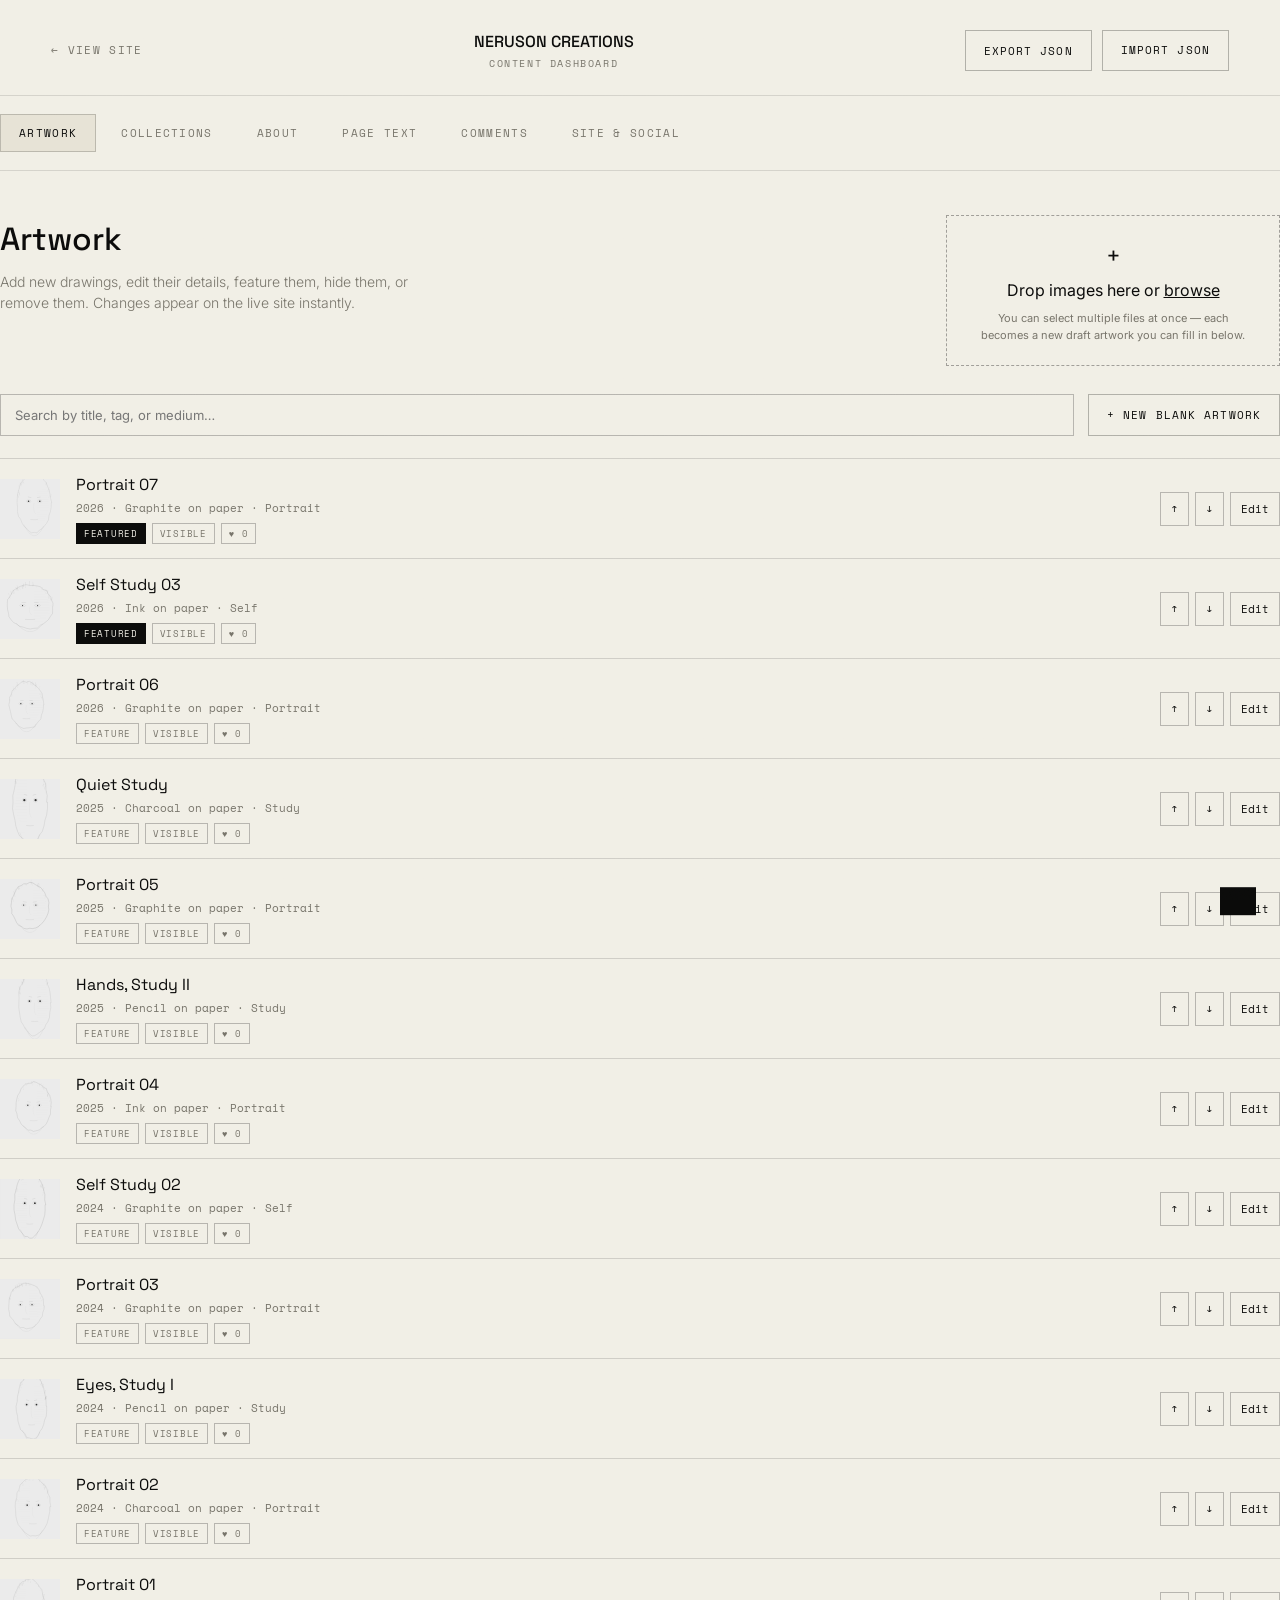
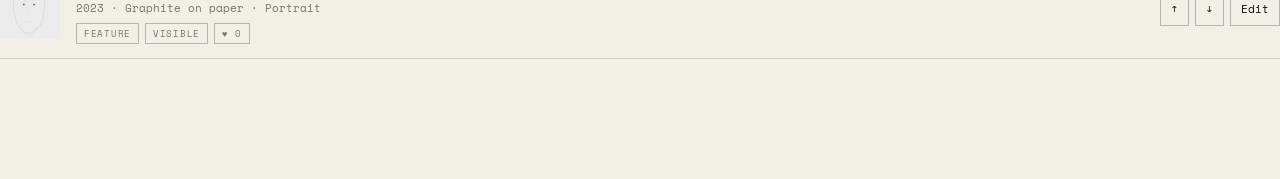
==== commit 85ed5b47: "Added Likes and Messages" ====
--- a/admin.html
+++ b/admin.html
@@ -29,6 +29,7 @@
   <button class="admin-tab" data-tab="collections">Collections</button>
   <button class="admin-tab" data-tab="about">About</button>
   <button class="admin-tab" data-tab="pagetext">Page Text</button>
+  <button class="admin-tab" data-tab="comments">Comments</button>
   <button class="admin-tab" data-tab="settings">Site &amp; Social</button>
 </nav>
 
@@ -82,9 +83,18 @@
       <label>Artist statement <span class="hint">Separate paragraphs with a blank line.</span>
         <textarea name="aboutText" rows="8"></textarea>
       </label>
-      <label>Portrait / self-portrait
-        <select name="aboutPortraitId"></select>
-      </label>
+      <label>Portrait / self-portrait</label>
+      <div class="logo-field">
+        <div class="logo-preview-wrap">
+          <img id="aboutPortraitPreview" src="" alt="" hidden>
+          <span id="aboutPortraitPreviewEmpty" class="logo-preview-empty">No&nbsp;photo</span>
+        </div>
+        <div class="logo-field-actions">
+          <label class="ghost-btn small" for="aboutPortraitInput">Upload photo</label>
+          <input type="file" id="aboutPortraitInput" accept="image/*" hidden>
+          <button type="button" class="text-btn danger" id="clearAboutPortraitBtn">Remove photo</button>
+        </div>
+      </div>
       <button class="solid-btn" type="submit">Save about section</button>
     </form>
   </section>
@@ -156,12 +166,38 @@
     </form>
   </section>
 
+  <!-- ==================== COMMENTS TAB ==================== -->
+  <section class="admin-panel" data-panel="comments" hidden>
+    <div class="admin-panel-head">
+      <div>
+        <h2>Comments</h2>
+        <p>Notes visitors leave on the guestbook, and how many hearts each artwork has. Comments show on the site instantly — delete anything you'd rather remove.</p>
+      </div>
+      <button class="ghost-btn" id="refreshCommentsBtn">Refresh</button>
+    </div>
+    <div class="comment-list" id="commentList"></div>
+  </section>
+
   <!-- ==================== SETTINGS TAB ==================== -->
   <section class="admin-panel" data-panel="settings" hidden>
     <div class="admin-panel-head">
       <div><h2>Site &amp; Social</h2><p>Global site settings, hero artwork, footer phrase, and social links.</p></div>
     </div>
     <form class="admin-form" id="settingsForm">
+      <h3 class="admin-subhead">Logo</h3>
+      <p class="hint" style="margin:-8px 0 4px;">Upload any photo to replace the "NERUSON CREATIONS" text in the top-left corner with a circular logo. Leave empty to keep using the text.</p>
+      <div class="logo-field">
+        <div class="logo-preview-wrap">
+          <img id="logoPreview" src="" alt="" hidden>
+          <span id="logoPreviewEmpty" class="logo-preview-empty">Text&nbsp;logo</span>
+        </div>
+        <div class="logo-field-actions">
+          <label class="ghost-btn small" for="logoInput">Upload logo image</label>
+          <input type="file" id="logoInput" accept="image/*" hidden>
+          <button type="button" class="text-btn danger" id="clearLogoBtn">Remove logo (use text instead)</button>
+        </div>
+      </div>
+
       <div class="form-grid">
         <label>Artist name (line 1 of the logo)
           <input type="text" name="artistName">
@@ -275,4 +311,4 @@
 <script src="js/data.js"></script>
 <script src="js/admin.js"></script>
 </body>
-</html>
+</html>
--- a/css/style.css
+++ b/css/style.css
@@ -110,6 +110,11 @@
   font-family:var(--f-display); font-weight:500; font-size:16px; letter-spacing:.03em;
 }
 .nav-mark small{ display:block; font-family:var(--f-mono); font-size:9px; letter-spacing:.2em; color:var(--paper-on-ink-soft); font-weight:400; margin-top:2px; }
+.nav-logo{ display:none; }
+.nav-mark.has-logo{ display:flex; align-items:center; gap:10px; }
+.nav-mark.has-logo .nav-logo{ display:block; width:36px; height:36px; border-radius:50%; object-fit:cover; flex-shrink:0; }
+.nav-mark.has-logo .js-artist-name,
+.nav-mark.has-logo .js-brand-line{ display:none; }
 .nav-links{ display:flex; gap:clamp(18px,2.6vw,40px); list-style:none; margin:0; padding:0; }
 .nav-links a{
   font-family:var(--f-mono); font-size:11px; letter-spacing:.16em; text-transform:uppercase;
@@ -246,6 +251,23 @@
 .art-card .meta .y{ font-family:var(--f-mono); font-size:11px; color:var(--paper-on-ink-soft); flex-shrink:0; }
 .art-card .medium{ font-family:var(--f-mono); font-size:10px; letter-spacing:.06em; color:var(--paper-on-ink-soft); padding:3px 2px 0; }
 .art-card:nth-child(3n+2){ margin-top:44px; }
+
+/* ---------------- heart / like button ---------------- */
+.heart-btn{
+  position:absolute; top:12px; right:12px; z-index:2;
+  display:flex; align-items:center; gap:6px;
+  padding:7px 11px; background:rgba(11,11,10,.55); backdrop-filter:blur(4px);
+  border:1px solid rgba(241,239,230,.3); color:var(--paper);
+  font-family:var(--f-mono); font-size:12px; letter-spacing:.02em;
+  cursor:pointer; transition:background .25s var(--ease), border-color .25s var(--ease), transform .2s var(--ease);
+}
+.heart-btn:hover{ border-color:var(--paper); }
+.heart-btn:active{ transform:scale(.94); }
+.heart-btn.liked{ background:var(--paper); color:var(--ink); border-color:var(--paper); }
+.heart-btn .heart-icon{ font-size:14px; line-height:1; }
+.heart-btn .heart-count{ min-width:9px; text-align:left; }
+.lightbox-info .heart-btn{ position:static; align-self:flex-start; margin-top:6px; background:transparent; color:var(--paper-on-ink-soft); border-color:var(--line-strong); }
+.lightbox-info .heart-btn.liked{ background:var(--paper); color:var(--ink); border-color:var(--paper); }
 
 /* ---------------- filter bar ---------------- */
 .filter-bar{
@@ -376,6 +398,25 @@
 .lightbox-img-wrap{ position:relative; display:flex; align-items:center; justify-content:center; overflow:hidden; }
 .lightbox-img-wrap img{ max-width:100%; max-height:78vh; object-fit:contain; opacity:0; transform:scale(.97); transition:opacity .5s var(--ease), transform .5s var(--ease); }
 .lightbox-img-wrap img.show{ opacity:1; transform:scale(1); }
+
+.lb-heart-pop{
+  position:absolute; top:50%; left:50%; z-index:5;
+  width:min(26vw,160px); height:min(26vw,160px);
+  filter:drop-shadow(0 6px 20px rgba(0,0,0,.5));
+  opacity:0; pointer-events:none;
+  transform:translate(-50%,-50%) scale(.4);
+}
+.lb-heart-pop svg{ width:100%; height:100%; display:block; }
+.lb-heart-pop svg path{ fill:var(--ink); stroke:var(--paper); stroke-width:.6; }
+.lb-heart-pop.pop{ animation:lbHeartPop .85s var(--ease) forwards; }
+@keyframes lbHeartPop{
+  0%{ opacity:0; transform:translate(-50%,-50%) scale(.4); }
+  18%{ opacity:1; transform:translate(-50%,-50%) scale(1.15); }
+  32%{ transform:translate(-50%,-50%) scale(.95); }
+  45%{ transform:translate(-50%,-50%) scale(1.04); }
+  55%{ opacity:1; transform:translate(-50%,-50%) scale(1); }
+  100%{ opacity:0; transform:translate(-50%,-50%) scale(1); }
+}
 .lightbox-nav-btn{
   position:absolute; top:50%; transform:translateY(-50%); width:52px; height:52px; border:1px solid var(--line-strong);
   border-radius:50%; display:flex; align-items:center; justify-content:center; transition:border-color .3s;
@@ -401,6 +442,31 @@
 .contact-link:last-child{ border-bottom:1px solid var(--line); }
 .contact-link:hover{ padding-left:16px; }
 .contact-link .arrow{ font-family:var(--f-mono); font-size:14px; }
+
+/* ---------------- guestbook ---------------- */
+.guestbook{ padding:130px 0 150px; border-top:1px solid var(--line); }
+.guestbook-form{
+  display:flex; flex-direction:column; gap:14px; max-width:560px; margin:0 0 60px;
+}
+.guestbook-form input, .guestbook-form textarea{
+  font-family:var(--f-body); font-size:14px; color:var(--paper);
+  background:transparent; border:1px solid var(--line-strong); padding:13px 15px; resize:vertical;
+}
+.guestbook-form input::placeholder, .guestbook-form textarea::placeholder{ color:var(--paper-on-ink-soft); }
+.guestbook-form input:focus, .guestbook-form textarea:focus{ outline:none; border-color:var(--paper); }
+.gb-submit{
+  align-self:flex-start; font-family:var(--f-mono); font-size:11px; letter-spacing:.1em; text-transform:uppercase;
+  padding:13px 26px; background:var(--paper); color:var(--ink); border:1px solid var(--paper); cursor:pointer; transition:opacity .25s;
+}
+.gb-submit:hover{ opacity:.82; }
+.gb-submit:disabled{ opacity:.5; cursor:default; }
+.guestbook-list{ display:flex; flex-direction:column; gap:1px; background:var(--line); border:1px solid var(--line); max-width:720px; }
+.gb-note{ background:var(--ink); padding:20px 22px; }
+.gb-note-head{ display:flex; justify-content:space-between; gap:14px; margin-bottom:8px; }
+.gb-name{ font-family:var(--f-display); font-size:14px; font-weight:500; }
+.gb-date{ font-family:var(--f-mono); font-size:10px; color:var(--paper-on-ink-soft); letter-spacing:.06em; white-space:nowrap; }
+.gb-message{ font-size:14px; line-height:1.7; color:var(--paper-on-ink-soft); font-weight:300; white-space:pre-wrap; }
+.gb-empty{ color:var(--paper-on-ink-soft); font-size:13px; font-family:var(--f-mono); }
 
 /* ---------------- footer ---------------- */
 footer{ padding:50px 0 40px; }
--- a/css/admin.css
+++ b/css/admin.css
@@ -70,6 +70,7 @@
 .work-row .wr-flags{ display:flex; gap:6px; margin-top:6px; }
 .flag{ font-family:var(--f-mono); font-size:9px; letter-spacing:.08em; text-transform:uppercase; padding:3px 7px; border:1px solid rgba(11,11,10,.25); color:var(--mid); }
 .flag.on{ background:var(--ink); color:var(--paper); border-color:var(--ink); }
+.flag.heart-flag{ cursor:default; }
 .wr-actions{ display:flex; gap:6px; align-items:center; }
 .icon-btn{ font-family:var(--f-mono); font-size:11px; padding:8px 10px; border:1px solid rgba(11,11,10,.25); cursor:pointer; }
 .icon-btn:hover{ background:var(--paper-dim); }
@@ -98,8 +99,31 @@
 .checkbox{ flex-direction:row !important; align-items:center; gap:8px !important; }
 .checkbox input{ width:auto; }
 .admin-subhead{ font-family:var(--f-display); font-size:20px; font-weight:500; margin:10px 0 -4px; }
+
+.logo-field{ display:flex; align-items:center; gap:16px; }
+.logo-preview-wrap{
+  width:64px; height:64px; border-radius:50%; overflow:hidden; flex-shrink:0;
+  background:var(--paper-dim); border:1px solid rgba(11,11,10,.2);
+  display:flex; align-items:center; justify-content:center;
+}
+.logo-preview-wrap img{ width:100%; height:100%; object-fit:cover; }
+.logo-preview-empty{ font-family:var(--f-mono); font-size:8px; letter-spacing:.06em; text-transform:uppercase; color:var(--mid); text-align:center; line-height:1.4; padding:4px; }
+.logo-field-actions{ display:flex; flex-direction:column; gap:8px; align-items:flex-start; }
+.logo-field-actions .ghost-btn.small{ width:auto; }
 .danger-zone{ margin-top:60px; padding-top:24px; border-top:1px solid rgba(11,11,10,.14); max-width:520px; }
 .danger-zone p{ color:var(--mid); font-size:13px; margin:6px 0 14px; }
+
+/* comments tab */
+.comment-list{ display:flex; flex-direction:column; border-top:1px solid rgba(11,11,10,.14); max-width:760px; }
+.comment-row{
+  display:flex; justify-content:space-between; align-items:flex-start; gap:16px;
+  padding:16px 0; border-bottom:1px solid rgba(11,11,10,.14);
+}
+.cr-head{ display:flex; align-items:baseline; gap:10px; margin-bottom:4px; }
+.cr-name{ font-family:var(--f-display); font-size:15px; font-weight:500; }
+.cr-date{ font-family:var(--f-mono); font-size:10px; color:var(--mid); letter-spacing:.06em; }
+.cr-message{ font-size:13px; line-height:1.6; color:var(--ink); max-width:560px; white-space:pre-wrap; }
+.comment-row .text-btn{ flex-shrink:0; }
 
 /* modal */
 .modal{ position:fixed; inset:0; z-index:900; background:rgba(11,11,10,.55); display:flex; align-items:flex-start; justify-content:center; opacity:0; visibility:hidden; transition:opacity .35s, visibility .35s; padding:40px 16px; overflow-y:auto; }
